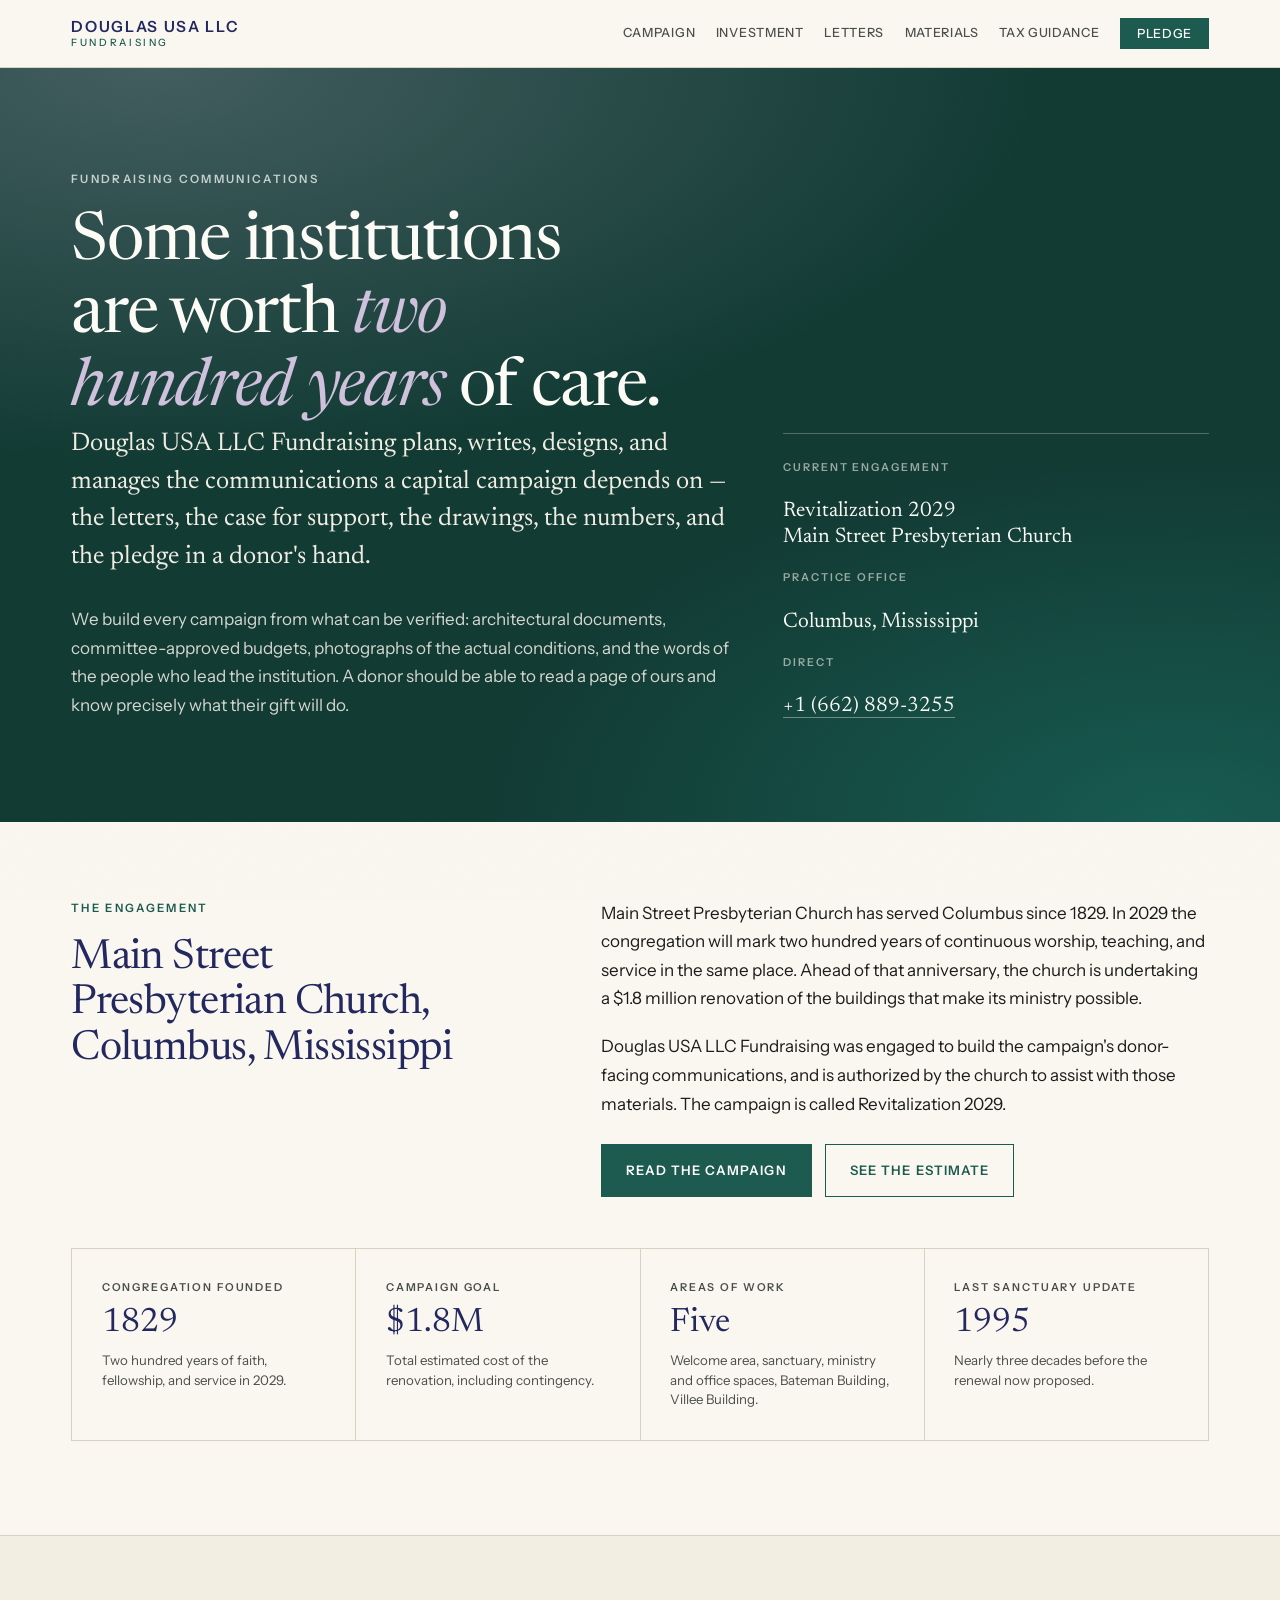
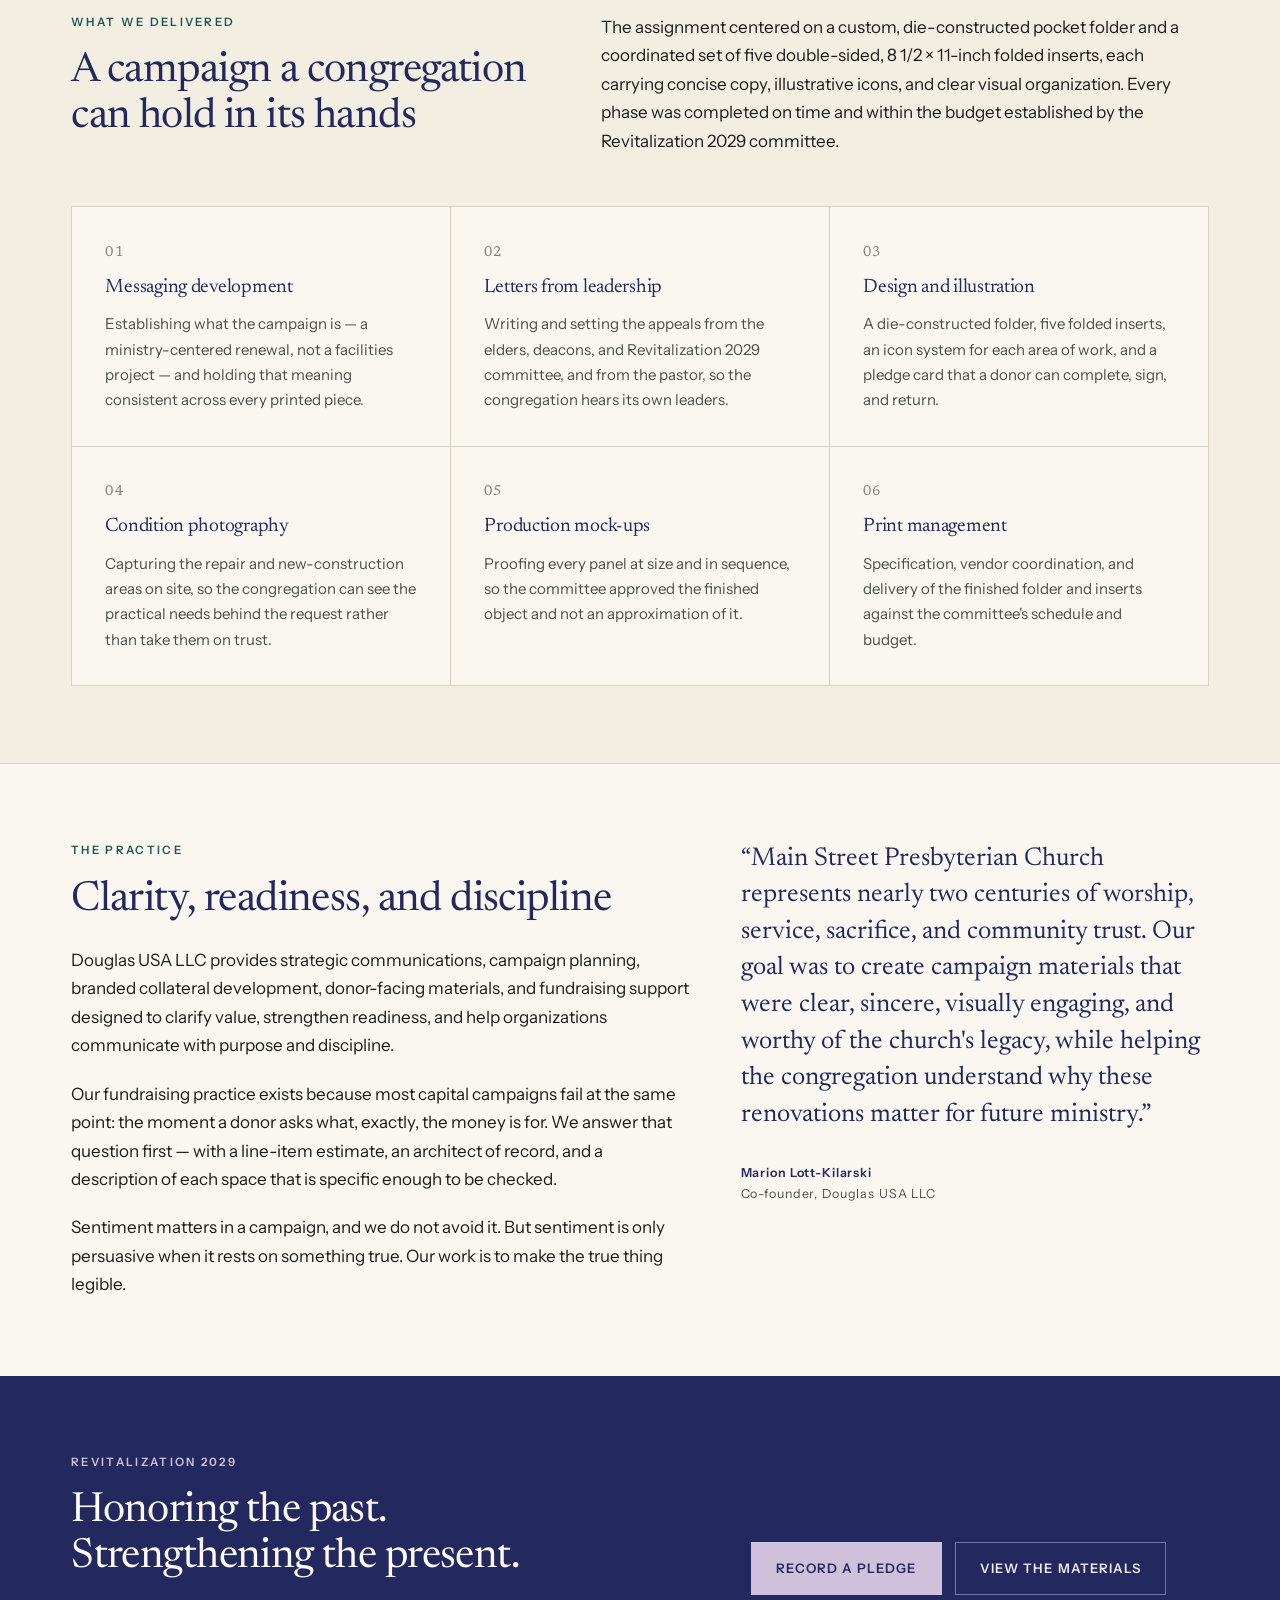
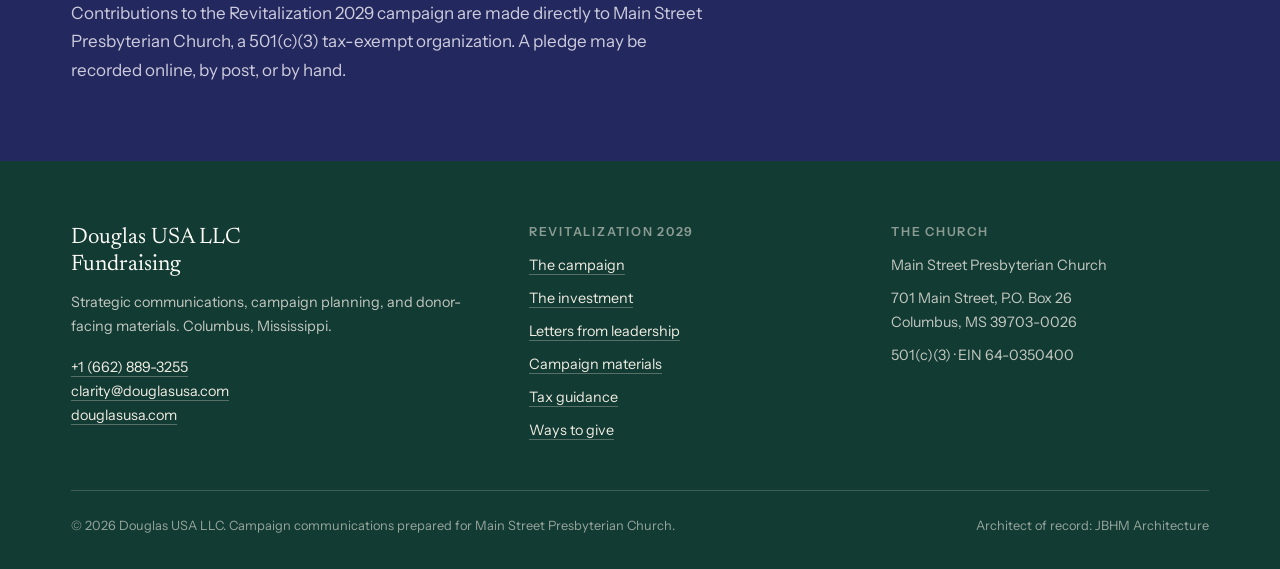
==== index.html @ 1500761f "Add static snapshot of https://mspc-fundraising.netlify.app" ====
<!doctype html>
<html lang="en">
<head>
<meta charset="utf-8">
<meta name="viewport" content="width=device-width, initial-scale=1">
<title>Douglas USA LLC Fundraising — Campaign Communications for Enduring Institutions</title>
<meta name="description" content="Douglas USA LLC Fundraising plans, writes, designs, and manages donor-facing campaign communications. Current engagement: the Revitalization 2029 renovation campaign of Main Street Presbyterian Church, Columbus, Mississippi.">
<link rel="canonical" href="index.html">
<meta property="og:title" content="Douglas USA LLC Fundraising">
<meta property="og:description" content="Campaign communications built on verified facts. Current engagement: Revitalization 2029, Main Street Presbyterian Church, Columbus, Mississippi.">
<meta property="og:type" content="website">
<meta property="og:url" content="https://mspc-fundraising.netlify.app/">
<link rel="preconnect" href="https://fonts.googleapis.com">
<link rel="preconnect" href="https://fonts.gstatic.com" crossorigin>
<link href="https://fonts.googleapis.com/css2?family=Newsreader:ital,opsz,wght@0,6..72,300..600;1,6..72,300..500&family=Instrument+Sans:wght@400;500;600&display=swap" rel="stylesheet">
<link rel="stylesheet" href="assets/css/site.css">
</head>
<body>
<a class="skip" href="index.html#main">Skip to content</a>

<header class="masthead">
  <div class="shell masthead__bar">
    <a class="wordmark" href="index.html" aria-label="Douglas USA LLC Fundraising — home">
      <span class="wordmark__name">Douglas USA LLC</span>
      <span class="wordmark__unit">Fundraising</span>
    </a>
    <nav class="nav" aria-label="Primary">
      <a href="revitalization-2029.html">Campaign</a>
      <a href="investment.html">Investment</a>
      <a href="letters.html">Letters</a>
      <a href="campaign-materials.html">Materials</a>
      <a href="tax-guidance.html">Tax Guidance</a>
      <a class="nav__cta" href="ways-to-give.html">Pledge</a>
    </nav>
  </div>
</header>

<main id="main">

  <section class="hero">
    <div class="shell hero__inner">
      <div class="reveal">
        <span class="eyebrow eyebrow--pale">Fundraising Communications</span>
        <h1>Some institutions are worth <em>two hundred years</em> of care.</h1>
        <p class="lede">Douglas USA LLC Fundraising plans, writes, designs, and manages the communications a capital campaign depends on — the letters, the case for support, the drawings, the numbers, and the pledge in a donor's hand.</p>
        <p>We build every campaign from what can be verified: architectural documents, committee-approved budgets, photographs of the actual conditions, and the words of the people who lead the institution. A donor should be able to read a page of ours and know precisely what their gift will do.</p>
      </div>
      <aside class="hero__aside reveal">
        <dl>
          <dt>Current engagement</dt>
          <dd>Revitalization 2029<br>Main Street Presbyterian Church</dd>
          <dt>Practice office</dt>
          <dd>Columbus, Mississippi</dd>
          <dt>Direct</dt>
          <dd><a href="tel:+16628893255" style="color:inherit;border-bottom:1px solid rgba(244,241,233,.4)">+1 (662) 889-3255</a></dd>
        </dl>
      </aside>
    </div>
  </section>

  <section class="section">
    <div class="shell">
      <div class="section__head">
        <div>
          <span class="eyebrow">The Engagement</span>
          <h2>Main Street Presbyterian Church, Columbus, Mississippi</h2>
        </div>
        <div>
          <p>Main Street Presbyterian Church has served Columbus since 1829. In 2029 the congregation will mark two hundred years of continuous worship, teaching, and service in the same place. Ahead of that anniversary, the church is undertaking a $1.8 million renovation of the buildings that make its ministry possible.</p>
          <p>Douglas USA LLC Fundraising was engaged to build the campaign's donor-facing communications, and is authorized by the church to assist with those materials. The campaign is called Revitalization 2029.</p>
          <div class="actions" style="margin-top:1.6rem">
            <a class="btn" href="revitalization-2029.html">Read the campaign</a>
            <a class="btn btn--ghost" href="investment.html">See the estimate</a>
          </div>
        </div>
      </div>

      <dl class="figures figures--4">
        <div class="figure">
          <dt>Congregation founded</dt>
          <dd>1829<small>Two hundred years of faith, fellowship, and service in 2029.</small></dd>
        </div>
        <div class="figure">
          <dt>Campaign goal</dt>
          <dd>$1.8M<small>Total estimated cost of the renovation, including contingency.</small></dd>
        </div>
        <div class="figure">
          <dt>Areas of work</dt>
          <dd>Five<small>Welcome area, sanctuary, ministry and office spaces, Bateman Building, Villee Building.</small></dd>
        </div>
        <div class="figure">
          <dt>Last sanctuary update</dt>
          <dd>1995<small>Nearly three decades before the renewal now proposed.</small></dd>
        </div>
      </dl>
    </div>
  </section>

  <section class="section section--warm">
    <div class="shell">
      <div class="section__head">
        <div>
          <span class="eyebrow">What We Delivered</span>
          <h2>A campaign a congregation can hold in its hands</h2>
        </div>
        <div>
          <p>The assignment centered on a custom, die-constructed pocket folder and a coordinated set of five double-sided, 8&nbsp;1/2&nbsp;&times;&nbsp;11-inch folded inserts, each carrying concise copy, illustrative icons, and clear visual organization. Every phase was completed on time and within the budget established by the Revitalization 2029 committee.</p>
        </div>
      </div>

      <div class="cards cards--3">
        <div class="card">
          <span class="card__num">01</span>
          <h3>Messaging development</h3>
          <p>Establishing what the campaign is — a ministry-centered renewal, not a facilities project — and holding that meaning consistent across every printed piece.</p>
        </div>
        <div class="card">
          <span class="card__num">02</span>
          <h3>Letters from leadership</h3>
          <p>Writing and setting the appeals from the elders, deacons, and Revitalization 2029 committee, and from the pastor, so the congregation hears its own leaders.</p>
        </div>
        <div class="card">
          <span class="card__num">03</span>
          <h3>Design and illustration</h3>
          <p>A die-constructed folder, five folded inserts, an icon system for each area of work, and a pledge card that a donor can complete, sign, and return.</p>
        </div>
        <div class="card">
          <span class="card__num">04</span>
          <h3>Condition photography</h3>
          <p>Capturing the repair and new-construction areas on site, so the congregation can see the practical needs behind the request rather than take them on trust.</p>
        </div>
        <div class="card">
          <span class="card__num">05</span>
          <h3>Production mock-ups</h3>
          <p>Proofing every panel at size and in sequence, so the committee approved the finished object and not an approximation of it.</p>
        </div>
        <div class="card">
          <span class="card__num">06</span>
          <h3>Print management</h3>
          <p>Specification, vendor coordination, and delivery of the finished folder and inserts against the committee's schedule and budget.</p>
        </div>
      </div>
    </div>
  </section>

  <section class="section">
    <div class="shell split split--wide-first">
      <div>
        <span class="eyebrow">The Practice</span>
        <h2>Clarity, readiness, and discipline</h2>
        <div class="prose" style="margin-top:1.4rem">
          <p>Douglas USA LLC provides strategic communications, campaign planning, branded collateral development, donor-facing materials, and fundraising support designed to clarify value, strengthen readiness, and help organizations communicate with purpose and discipline.</p>
          <p>Our fundraising practice exists because most capital campaigns fail at the same point: the moment a donor asks what, exactly, the money is for. We answer that question first — with a line-item estimate, an architect of record, and a description of each space that is specific enough to be checked.</p>
          <p>Sentiment matters in a campaign, and we do not avoid it. But sentiment is only persuasive when it rests on something true. Our work is to make the true thing legible.</p>
        </div>
      </div>
      <div>
        <blockquote class="pullquote">
          <p>&ldquo;Main Street Presbyterian Church represents nearly two centuries of worship, service, sacrifice, and community trust. Our goal was to create campaign materials that were clear, sincere, visually engaging, and worthy of the church's legacy, while helping the congregation understand why these renovations matter for future ministry.&rdquo;</p>
          <footer><strong>Marion Lott-Kilarski</strong><br>Co-founder, Douglas USA LLC</footer>
        </blockquote>
      </div>
    </div>
  </section>

  <section class="section section--ink">
    <div class="shell cta-band">
      <div>
        <span class="eyebrow">Revitalization 2029</span>
        <h2>Honoring the past. Strengthening the present.</h2>
        <p style="margin-top:1.1rem">Contributions to the Revitalization 2029 campaign are made directly to Main Street Presbyterian Church, a 501(c)(3) tax-exempt organization. A pledge may be recorded online, by post, or by hand.</p>
      </div>
      <div class="actions">
        <a class="btn btn--onink" href="ways-to-give.html">Record a pledge</a>
        <a class="btn btn--onink" href="campaign-materials.html" style="background:transparent;border-color:rgba(238,236,244,.4);color:#eeecf4">View the materials</a>
      </div>
    </div>
  </section>

</main>

<footer class="footer">
  <div class="shell">
    <div class="footer__grid">
      <div>
        <p class="footer__mark">Douglas USA LLC<br>Fundraising</p>
        <p>Strategic communications, campaign planning, and donor-facing materials. Columbus, Mississippi.</p>
        <p style="margin-top:1rem">
          <a href="tel:+16628893255">+1 (662) 889-3255</a><br>
          <a href="mailto:clarity@douglasusa.com">clarity@douglasusa.com</a><br>
          <a href="https://douglasusa.com" rel="noopener">douglasusa.com</a>
        </p>
      </div>
      <div>
        <h4>Revitalization 2029</h4>
        <ul>
          <li><a href="revitalization-2029.html">The campaign</a></li>
          <li><a href="investment.html">The investment</a></li>
          <li><a href="letters.html">Letters from leadership</a></li>
          <li><a href="campaign-materials.html">Campaign materials</a></li>
          <li><a href="tax-guidance.html">Tax guidance</a></li>
          <li><a href="ways-to-give.html">Ways to give</a></li>
        </ul>
      </div>
      <div>
        <h4>The Church</h4>
        <ul>
          <li>Main Street Presbyterian Church</li>
          <li>701 Main Street, P.O. Box 26<br>Columbus, MS 39703-0026</li>
          <li>501(c)(3) &middot; EIN 64-0350400</li>
        </ul>
      </div>
    </div>
    <div class="footer__base">
      <span>&copy; 2026 Douglas USA LLC. Campaign communications prepared for Main Street Presbyterian Church.</span>
      <span>Architect of record: JBHM Architecture</span>
    </div>
  </div>
</footer>

</body>
</html>
---- assets/css/site.css ----
/* ==========================================================================
   DOUGLAS USA LLC FUNDRAISING
   Design system — editorial / heritage institutional
   Palette derived from the printed "Revitalization 2029" campaign collateral.
   ========================================================================== */

:root {
  /* Paper & ink */
  --paper:        #faf7f0;
  --paper-warm:   #f3eee2;
  --paper-deep:   #ebe4d5;
  --ink:          #1b1d1a;
  --ink-soft:     #4b4f4a;
  --ink-faint:    #7c7f79;
  --rule:         #d8d1c0;
  --rule-strong:  #b9b2a0;

  /* Campaign colours */
  --green:        #1d5b51;
  --green-deep:   #123b34;
  --navy:         #23285f;
  --lavender:     #cfc0dc;
  --lavender-pale:#ece5f1;

  /* Ministry-area coding (from the five printed inserts) */
  --area-welcome: #2e93b3;
  --area-worship: #14766c;
  --area-ministry:#3f7f96;
  --area-fellow:  #1d7b6e;
  --area-education:#d4820f;

  /* Type */
  --display: "Newsreader", "Iowan Old Style", Georgia, serif;
  --body: "Instrument Sans", "Helvetica Neue", Helvetica, sans-serif;

  /* Metrics */
  --measure: 66ch;
  --page: 1240px;
  --gutter: clamp(1.25rem, 4vw, 3.5rem);
}

/* --------------------------------------------------------------- reset --- */

*, *::before, *::after { box-sizing: border-box; }

html { -webkit-text-size-adjust: 100%; scroll-behavior: smooth; }

body {
  margin: 0;
  background: var(--paper);
  color: var(--ink);
  font-family: var(--body);
  font-size: clamp(1rem, 0.96rem + 0.2vw, 1.0625rem);
  line-height: 1.68;
  font-feature-settings: "kern" 1, "liga" 1;
  -webkit-font-smoothing: antialiased;
}

/* Paper grain — fixed, non-interactive, never on a scrolling container. */
body::before {
  content: "";
  position: fixed;
  inset: 0;
  z-index: 0;
  pointer-events: none;
  opacity: 0.032;
  background-image: url("data:image/svg+xml,%3Csvg xmlns='http://www.w3.org/2000/svg' width='180' height='180'%3E%3Cfilter id='n'%3E%3CfeTurbulence type='fractalNoise' baseFrequency='0.82' numOctaves='3'/%3E%3C/filter%3E%3Crect width='180' height='180' filter='url(%23n)'/%3E%3C/svg%3E");
}

img { max-width: 100%; height: auto; display: block; }

a { color: var(--green); text-decoration: none; }
a:hover { color: var(--green-deep); }

::selection { background: var(--lavender); color: var(--ink); }

:focus-visible {
  outline: 2px solid var(--navy);
  outline-offset: 3px;
  border-radius: 2px;
}

/* --------------------------------------------------------------- layout --- */

.shell {
  position: relative;
  z-index: 1;
  max-width: var(--page);
  margin: 0 auto;
  padding-inline: var(--gutter);
}

.skip {
  position: absolute;
  left: -9999px;
  top: 0;
  background: var(--navy);
  color: #fff;
  padding: 0.75rem 1.25rem;
  z-index: 99;
}
.skip:focus { left: 1rem; top: 1rem; color: #fff; }

/* ----------------------------------------------------------- typography --- */

h1, h2, h3, h4 {
  font-family: var(--display);
  font-weight: 400;
  color: var(--navy);
  letter-spacing: -0.014em;
  line-height: 1.1;
  margin: 0;
  text-wrap: balance;
}

h1 { font-size: clamp(2.35rem, 1.5rem + 3.6vw, 4.15rem); }
h2 { font-size: clamp(1.7rem, 1.3rem + 1.7vw, 2.6rem); }
h3 { font-size: clamp(1.2rem, 1.08rem + 0.5vw, 1.45rem); line-height: 1.24; }
h4 {
  font-family: var(--body);
  font-size: 0.78rem;
  font-weight: 600;
  letter-spacing: 0.14em;
  text-transform: uppercase;
  color: var(--ink-soft);
}

p { margin: 0 0 1.15em; max-width: var(--measure); }
p:last-child { margin-bottom: 0; }

.lede {
  font-family: var(--display);
  font-size: clamp(1.2rem, 1.05rem + 0.72vw, 1.6rem);
  line-height: 1.46;
  color: var(--ink);
  max-width: 60ch;
}

.eyebrow {
  display: block;
  font-size: 0.72rem;
  font-weight: 600;
  letter-spacing: 0.2em;
  text-transform: uppercase;
  color: var(--green);
  margin-bottom: 1.1rem;
}
.eyebrow--pale { color: rgba(255, 255, 255, 0.72); }

.subhead {
  font-family: var(--display);
  font-size: 1.28rem;
  line-height: 1.34;
  color: var(--navy);
  max-width: 46ch;
  margin: 0 0 1rem;
}

.small { font-size: 0.86rem; line-height: 1.6; color: var(--ink-soft); }
.small a { border-bottom: 1px solid var(--rule-strong); }

.prose > * + h3 { margin-top: 2.1rem; }
.prose > h3 + p { margin-top: 0.7rem; }
.prose > * + h4 { margin-top: 2rem; margin-bottom: 0.6rem; }

/* ---------------------------------------------------------------- rules --- */

.rule {
  border: 0;
  border-top: 1px solid var(--rule);
  margin: 0;
}

.rule--heavy { border-top: 2px solid var(--navy); }

/* ------------------------------------------------------------- masthead --- */

.masthead {
  position: relative;
  z-index: 3;
  background: var(--paper);
  border-bottom: 1px solid var(--rule);
}

.masthead__bar {
  display: flex;
  align-items: center;
  justify-content: space-between;
  gap: 1.5rem;
  padding-block: 1.1rem;
}

.wordmark {
  display: inline-flex;
  flex-direction: column;
  gap: 0.18rem;
  color: var(--navy);
  line-height: 1;
}
.wordmark__name {
  font-family: var(--body);
  font-size: 0.96rem;
  font-weight: 600;
  letter-spacing: 0.11em;
  text-transform: uppercase;
}
.wordmark__unit {
  font-family: var(--body);
  font-size: 0.63rem;
  font-weight: 500;
  letter-spacing: 0.26em;
  text-transform: uppercase;
  color: var(--green);
}

.nav {
  display: flex;
  align-items: center;
  gap: clamp(0.85rem, 1.6vw, 1.75rem);
  flex-wrap: wrap;
}
.nav a {
  font-size: 0.79rem;
  font-weight: 500;
  letter-spacing: 0.055em;
  text-transform: uppercase;
  color: var(--ink-soft);
  padding-block: 0.3rem;
  border-bottom: 1px solid transparent;
  transition: color 0.18s ease, border-color 0.18s ease;
}
.nav a:hover { color: var(--navy); border-bottom-color: var(--rule-strong); }
.nav a[aria-current="page"] { color: var(--navy); border-bottom-color: var(--green); }

.nav__cta {
  font-size: 0.79rem;
  font-weight: 600;
  letter-spacing: 0.06em;
  text-transform: uppercase;
  color: #fff !important;
  background: var(--green);
  padding: 0.55rem 1.05rem;
  border-bottom: 0 !important;
  transition: background 0.18s ease;
}
.nav__cta:hover { background: var(--green-deep); }

/* ---------------------------------------------------------------- hero --- */

.hero {
  position: relative;
  overflow: hidden;
  background: var(--green-deep);
  color: #f4f1e9;
}

.hero::after {
  content: "";
  position: absolute;
  inset: 0;
  background:
    radial-gradient(120% 90% at 12% 0%, rgba(207, 192, 220, 0.26), transparent 58%),
    radial-gradient(90% 80% at 92% 100%, rgba(29, 123, 110, 0.5), transparent 60%);
  pointer-events: none;
}

.hero__inner {
  position: relative;
  z-index: 2;
  display: grid;
  gap: clamp(2rem, 4vw, 4.5rem);
  grid-template-columns: 1fr;
  padding-block: clamp(3.4rem, 8vw, 7rem);
}

@media (min-width: 62rem) {
  .hero__inner { grid-template-columns: minmax(0, 1.55fr) minmax(0, 1fr); align-items: end; }
}

.hero h1 { color: #fdfbf6; letter-spacing: -0.02em; }
.hero h1 em {
  font-style: italic;
  color: var(--lavender);
}
.hero p { color: rgba(244, 241, 233, 0.86); }
.hero .lede { color: #f0ece2; }

.hero__aside {
  border-top: 1px solid rgba(244, 241, 233, 0.28);
  padding-top: 1.5rem;
}
.hero__aside dl { margin: 0; display: grid; gap: 1.15rem; }
.hero__aside dt {
  font-size: 0.68rem;
  font-weight: 600;
  letter-spacing: 0.18em;
  text-transform: uppercase;
  color: rgba(244, 241, 233, 0.6);
  margin-bottom: 0.22rem;
}
.hero__aside dd {
  margin: 0;
  font-family: var(--display);
  font-size: 1.32rem;
  line-height: 1.24;
  color: #fdfbf6;
}

/* Page header (interior pages) */

.pagehead {
  padding-block: clamp(2.6rem, 5vw, 4.6rem) clamp(1.8rem, 3vw, 2.8rem);
  border-bottom: 1px solid var(--rule);
}
.pagehead__grid { display: grid; gap: clamp(1.2rem, 3vw, 3rem); }
@media (min-width: 62rem) {
  .pagehead__grid { grid-template-columns: minmax(0, 1.35fr) minmax(0, 1fr); align-items: end; }
}
.pagehead h1 { font-size: clamp(2.1rem, 1.5rem + 2.6vw, 3.35rem); }

/* -------------------------------------------------------------- section --- */

.section { padding-block: clamp(2.8rem, 6vw, 5.4rem); }
.section--tight { padding-block: clamp(2rem, 4vw, 3.4rem); }
.section--warm { background: var(--paper-warm); border-block: 1px solid var(--rule); }
.section--ink {
  background: var(--navy);
  color: #eeecf4;
}
.section--ink h2, .section--ink h3 { color: #fdfbf6; }
.section--ink p { color: rgba(238, 236, 244, 0.84); }
.section--ink .eyebrow { color: var(--lavender); }

.section__head {
  display: grid;
  gap: clamp(1rem, 2.5vw, 2.5rem);
  margin-bottom: clamp(2rem, 4vw, 3.2rem);
}
@media (min-width: 56rem) {
  .section__head { grid-template-columns: minmax(0, 0.9fr) minmax(0, 1.1fr); align-items: start; }
  .section__head--single { grid-template-columns: minmax(0, 1fr); }
}

/* ------------------------------------------------------------- editorial --- */

/* Asymmetric two-column narrative block */
.split {
  display: grid;
  gap: clamp(1.5rem, 4vw, 3.75rem);
}
@media (min-width: 56rem) {
  .split { grid-template-columns: minmax(0, 1fr) minmax(0, 1.32fr); }
  .split--even { grid-template-columns: repeat(2, minmax(0, 1fr)); }
  .split--wide-first { grid-template-columns: minmax(0, 1.32fr) minmax(0, 1fr); }
}

.stack { display: grid; gap: clamp(1.4rem, 3vw, 2.4rem); }

/* Numbered / lettered ministry-area entries */
.areas { display: grid; gap: 0; border-top: 1px solid var(--rule); }

.area {
  display: grid;
  gap: 0.55rem 2rem;
  padding-block: clamp(1.6rem, 3vw, 2.4rem);
  border-bottom: 1px solid var(--rule);
}
@media (min-width: 52rem) {
  .area { grid-template-columns: 5.5rem minmax(0, 1fr) minmax(0, 1.5fr); align-items: start; }
}

.area__index {
  font-family: var(--display);
  font-size: 1.5rem;
  color: var(--ink-faint);
  line-height: 1;
  padding-top: 0.2rem;
}
.area__title { color: var(--navy); }
.area__title span {
  display: block;
  font-family: var(--body);
  font-size: 0.7rem;
  font-weight: 600;
  letter-spacing: 0.16em;
  text-transform: uppercase;
  margin-top: 0.55rem;
  color: var(--green);
}
.area__body p { max-width: 58ch; }
.area__body p + p { margin-top: 0.9em; }

.area[data-accent="welcome"]  .area__title span { color: var(--area-welcome); }
.area[data-accent="worship"]  .area__title span { color: var(--area-worship); }
.area[data-accent="ministry"] .area__title span { color: var(--area-ministry); }
.area[data-accent="fellow"]   .area__title span { color: var(--area-fellow); }
.area[data-accent="education"].area__title span,
.area[data-accent="education"] .area__title span { color: var(--area-education); }

/* ---------------------------------------------------------------- cards --- */

.cards { display: grid; gap: 1px; background: var(--rule); border: 1px solid var(--rule); }
@media (min-width: 46rem) { .cards--2 { grid-template-columns: repeat(2, 1fr); } }
@media (min-width: 62rem) { .cards--3 { grid-template-columns: repeat(3, 1fr); } }

.card {
  background: var(--paper);
  padding: clamp(1.4rem, 2.6vw, 2.1rem);
  display: flex;
  flex-direction: column;
  gap: 0.7rem;
}
.card h3 { font-size: 1.22rem; }
.card p { font-size: 0.94rem; color: var(--ink-soft); max-width: 46ch; }
.card__num {
  font-family: var(--display);
  font-size: 0.9rem;
  letter-spacing: 0.08em;
  color: var(--ink-faint);
}

/* Quote / scripture */

.verse {
  margin: 0;
  padding: clamp(1.5rem, 3vw, 2.2rem) 0 0;
  border-top: 2px solid var(--navy);
  max-width: 44ch;
}
.verse p {
  font-family: var(--display);
  font-style: italic;
  font-size: clamp(1.15rem, 1rem + 0.6vw, 1.5rem);
  line-height: 1.42;
  color: var(--navy);
  margin-bottom: 0.8rem;
}
.verse footer {
  font-size: 0.74rem;
  font-weight: 600;
  letter-spacing: 0.16em;
  text-transform: uppercase;
  color: var(--ink-faint);
}
.section--ink .verse { border-top-color: var(--lavender); }
.section--ink .verse p { color: #fdfbf6; }
.section--ink .verse footer { color: rgba(238, 236, 244, 0.62); }

.pullquote {
  margin: 0;
  max-width: 52ch;
}
.pullquote p {
  font-family: var(--display);
  font-size: clamp(1.22rem, 1.05rem + 0.7vw, 1.62rem);
  line-height: 1.42;
  color: var(--navy);
}
.pullquote footer {
  margin-top: 1rem;
  font-size: 0.78rem;
  letter-spacing: 0.07em;
  color: var(--ink-soft);
}
.pullquote footer strong { color: var(--navy); font-weight: 600; }

/* ---------------------------------------------------------------- table --- */

.ledger { width: 100%; border-collapse: collapse; font-size: 0.98rem; }
.ledger caption {
  text-align: left;
  font-size: 0.72rem;
  font-weight: 600;
  letter-spacing: 0.18em;
  text-transform: uppercase;
  color: var(--ink-soft);
  padding-bottom: 1rem;
}
.ledger th, .ledger td { text-align: left; padding: 0.95rem 0.75rem; vertical-align: baseline; }
.ledger th:first-child, .ledger td:first-child { padding-left: 0; }
.ledger th:last-child, .ledger td:last-child { padding-right: 0; text-align: right; }
.ledger thead th {
  font-family: var(--body);
  font-size: 0.7rem;
  font-weight: 600;
  letter-spacing: 0.15em;
  text-transform: uppercase;
  color: var(--ink-soft);
  border-bottom: 1px solid var(--rule-strong);
}
.ledger tbody tr { border-bottom: 1px solid var(--rule); }
.ledger tbody th { font-family: var(--body); font-size: 1rem; font-weight: 600; color: var(--navy); }
.ledger tbody th small {
  display: block;
  font-weight: 400;
  font-size: 0.83rem;
  color: var(--ink-soft);
  margin-top: 0.22rem;
  max-width: 44ch;
}
.ledger .amount {
  font-family: var(--display);
  font-size: 1.16rem;
  color: var(--ink);
  white-space: nowrap;
  font-variant-numeric: tabular-nums;
}
.ledger tfoot th, .ledger tfoot td {
  border-top: 2px solid var(--navy);
  padding-top: 1.15rem;
  font-weight: 600;
  color: var(--navy);
}
.ledger tfoot .amount { font-size: 1.5rem; color: var(--navy); }

.ledger-wrap { overflow-x: auto; }

/* Proportion bar */
.bar {
  height: 5px;
  background: var(--paper-deep);
  margin-top: 0.6rem;
  overflow: hidden;
}
.bar span { display: block; height: 100%; background: var(--green); }

/* ----------------------------------------------------------------- data --- */

.figures { display: grid; gap: 1px; background: var(--rule); border: 1px solid var(--rule); }
@media (min-width: 40rem) { .figures { grid-template-columns: repeat(2, 1fr); } }
@media (min-width: 66rem) { .figures--4 { grid-template-columns: repeat(4, 1fr); } }

.figure { background: var(--paper); padding: clamp(1.25rem, 2.4vw, 1.85rem); }
.figure dt {
  font-size: 0.68rem;
  font-weight: 600;
  letter-spacing: 0.17em;
  text-transform: uppercase;
  color: var(--ink-soft);
  margin-bottom: 0.6rem;
}
.figure dd {
  margin: 0;
  font-family: var(--display);
  font-size: clamp(1.6rem, 1.3rem + 1vw, 2.15rem);
  line-height: 1.06;
  color: var(--navy);
  font-variant-numeric: tabular-nums;
}
.figure dd small {
  display: block;
  font-family: var(--body);
  font-size: 0.83rem;
  line-height: 1.5;
  font-variant-numeric: normal;
  color: var(--ink-soft);
  margin-top: 0.55rem;
  font-weight: 400;
}

/* --------------------------------------------------------------- lists --- */

.marks { list-style: none; margin: 0; padding: 0; display: grid; gap: 0.72rem; max-width: 58ch; }
.marks li { position: relative; padding-left: 1.6rem; font-size: 0.96rem; }
.marks li::before {
  content: "";
  position: absolute;
  left: 0;
  top: 0.62em;
  width: 0.62rem;
  height: 1px;
  background: var(--rule-strong);
}
.section--ink .marks li::before { background: var(--lavender); }

.scope { list-style: none; margin: 0; padding: 0; display: flex; flex-wrap: wrap; gap: 0.5rem; }
.scope li {
  font-size: 0.81rem;
  letter-spacing: 0.03em;
  padding: 0.38rem 0.72rem;
  background: var(--paper-warm);
  border: 1px solid var(--rule);
  color: var(--ink-soft);
}
.section--warm .scope li { background: var(--paper); }

/* -------------------------------------------------------------- gallery --- */

.plates { display: grid; gap: clamp(1.5rem, 3vw, 2.5rem); }
@media (min-width: 44rem) { .plates--panels { grid-template-columns: repeat(2, 1fr); } }
@media (min-width: 68rem) { .plates--panels { grid-template-columns: repeat(4, 1fr); } }
@media (min-width: 56rem) { .plates--spreads { grid-template-columns: repeat(2, 1fr); } }

.plate { margin: 0; }
.plate img {
  width: 100%;
  border: 1px solid var(--rule);
  background: #fff;
  box-shadow: 0 1px 2px rgba(27, 29, 26, 0.06), 0 12px 28px -18px rgba(27, 29, 26, 0.34);
}
.plate figcaption {
  margin-top: 0.85rem;
  font-size: 0.79rem;
  line-height: 1.5;
  color: var(--ink-soft);
}
.plate figcaption strong {
  display: block;
  color: var(--navy);
  font-weight: 600;
  letter-spacing: 0.02em;
}

/* -------------------------------------------------------------- buttons --- */

.btn {
  display: inline-flex;
  align-items: center;
  gap: 0.6rem;
  font-family: var(--body);
  font-size: 0.82rem;
  font-weight: 600;
  letter-spacing: 0.08em;
  text-transform: uppercase;
  padding: 0.9rem 1.5rem;
  border: 1px solid var(--green);
  background: var(--green);
  color: #fff;
  cursor: pointer;
  transition: background 0.18s ease, border-color 0.18s ease, color 0.18s ease, transform 0.18s ease;
}
.btn:hover { background: var(--green-deep); border-color: var(--green-deep); color: #fff; transform: translateY(-1px); }
.btn:active { transform: translateY(0); }

.btn--ghost { background: transparent; color: var(--green); }
.btn--ghost:hover { background: var(--green); color: #fff; }

.btn--onink { background: var(--lavender); border-color: var(--lavender); color: var(--navy); }
.btn--onink:hover { background: #fff; border-color: #fff; color: var(--navy); }

.btn[disabled] { opacity: 0.55; cursor: not-allowed; transform: none; }

.actions { display: flex; flex-wrap: wrap; gap: 0.85rem; align-items: center; }

/* ---------------------------------------------------------------- forms --- */

.form { max-width: 46rem; }

.fieldset {
  border: 0;
  margin: 0;
  padding: 0 0 clamp(1.8rem, 3vw, 2.6rem);
}
.fieldset + .fieldset { border-top: 1px solid var(--rule); padding-top: clamp(1.8rem, 3vw, 2.6rem); }

.fieldset > legend {
  font-family: var(--body);
  font-size: 0.72rem;
  font-weight: 600;
  letter-spacing: 0.18em;
  text-transform: uppercase;
  color: var(--green);
  padding: 0;
  margin-bottom: 0.35rem;
}
.fieldset__note { font-size: 0.89rem; color: var(--ink-soft); margin: 0 0 1.4rem; max-width: 56ch; }

.grid-fields { display: grid; gap: 1.1rem; }
@media (min-width: 40rem) { .grid-fields--2 { grid-template-columns: repeat(2, 1fr); } }

.field { display: grid; gap: 0.4rem; }
.field > label {
  font-size: 0.78rem;
  font-weight: 600;
  letter-spacing: 0.07em;
  text-transform: uppercase;
  color: var(--ink-soft);
}
.field__hint { font-size: 0.82rem; color: var(--ink-faint); }

.field input[type="text"],
.field input[type="email"],
.field input[type="tel"],
.field input[type="number"],
.field select,
.field textarea {
  font-family: var(--body);
  font-size: 1rem;
  color: var(--ink);
  background: #fff;
  border: 1px solid var(--rule-strong);
  border-radius: 0;
  padding: 0.72rem 0.85rem;
  width: 100%;
  transition: border-color 0.16s ease, box-shadow 0.16s ease;
}
.field textarea { min-height: 7.5rem; resize: vertical; line-height: 1.6; }

.field input:focus, .field select:focus, .field textarea:focus {
  outline: 0;
  border-color: var(--green);
  box-shadow: 0 0 0 3px rgba(29, 91, 81, 0.14);
}

.field input[aria-invalid="true"], .field select[aria-invalid="true"] {
  border-color: #9a3a2c;
  box-shadow: 0 0 0 3px rgba(154, 58, 44, 0.12);
}

.field__error {
  font-size: 0.82rem;
  color: #8f3527;
  min-height: 0;
}

.money { position: relative; }
.money input { padding-left: 1.9rem; }
.money::before {
  content: "$";
  position: absolute;
  left: 0.85rem;
  top: 50%;
  transform: translateY(-50%);
  color: var(--ink-faint);
  font-size: 1rem;
  pointer-events: none;
  z-index: 1;
}

/* Check / radio */
.choices { display: grid; gap: 0.9rem; }
.choice {
  display: grid;
  grid-template-columns: 1.15rem 1fr;
  gap: 0.8rem;
  align-items: start;
  font-size: 0.95rem;
  line-height: 1.56;
  cursor: pointer;
}
.choice input { margin: 0.3rem 0 0; width: 1.15rem; height: 1.15rem; accent-color: var(--green); cursor: pointer; }
.choice span strong { display: block; color: var(--navy); font-weight: 600; }
.choice span em { font-style: normal; color: var(--ink-soft); font-size: 0.89rem; }

.conditional { margin-top: 1.15rem; padding-left: 1.95rem; border-left: 1px solid var(--rule); }
.conditional[hidden] { display: none; }

.form__foot {
  border-top: 2px solid var(--navy);
  padding-top: 1.6rem;
  display: grid;
  gap: 1.2rem;
}

.form__status {
  font-size: 0.92rem;
  padding: 0.9rem 1.1rem;
  border: 1px solid var(--rule-strong);
  background: var(--paper-warm);
  color: var(--ink);
}
.form__status[hidden] { display: none; }
.form__status[data-state="error"] { border-color: #9a3a2c; background: #fbf1ef; color: #7c2e22; }

.honey { position: absolute; left: -9999px; }

/* Running total */
.tally {
  background: var(--navy);
  color: #fdfbf6;
  padding: 1.15rem 1.35rem;
  display: flex;
  align-items: baseline;
  justify-content: space-between;
  gap: 1rem;
  flex-wrap: wrap;
}
.tally dt {
  font-size: 0.7rem;
  font-weight: 600;
  letter-spacing: 0.17em;
  text-transform: uppercase;
  color: var(--lavender);
}
.tally dd {
  margin: 0;
  font-family: var(--display);
  font-size: 1.85rem;
  line-height: 1;
  font-variant-numeric: tabular-nums;
}

/* --------------------------------------------------------------- footer --- */

.footer {
  position: relative;
  z-index: 1;
  background: var(--green-deep);
  color: rgba(240, 236, 226, 0.8);
  padding-block: clamp(2.6rem, 5vw, 4rem) 2rem;
  font-size: 0.9rem;
}
.footer h4 { color: rgba(240, 236, 226, 0.55); margin-bottom: 0.9rem; }
.footer a { color: #f0ece2; border-bottom: 1px solid rgba(240, 236, 226, 0.3); }
.footer a:hover { color: #fff; border-bottom-color: #fff; }
.footer__grid { display: grid; gap: clamp(1.8rem, 3.5vw, 3rem); }
@media (min-width: 48rem) { .footer__grid { grid-template-columns: minmax(0, 1.3fr) repeat(2, minmax(0, 1fr)); } }
.footer ul { list-style: none; margin: 0; padding: 0; display: grid; gap: 0.55rem; }
.footer__mark {
  font-family: var(--display);
  font-size: 1.4rem;
  color: #fdfbf6;
  line-height: 1.2;
  margin-bottom: 0.7rem;
}
.footer__base {
  margin-top: clamp(2rem, 4vw, 3rem);
  padding-top: 1.5rem;
  border-top: 1px solid rgba(240, 236, 226, 0.2);
  display: flex;
  flex-wrap: wrap;
  gap: 0.8rem 2rem;
  justify-content: space-between;
  font-size: 0.8rem;
  color: rgba(240, 236, 226, 0.6);
}

/* ------------------------------------------------------------ utilities --- */

.anniversary { max-width: 210px; mix-blend-mode: multiply; }
.anniversary--pale { max-width: 180px; }

.cta-band {
  display: grid;
  gap: clamp(1.4rem, 3vw, 2.5rem);
  align-items: center;
}
@media (min-width: 56rem) {
  .cta-band { grid-template-columns: minmax(0, 1.4fr) minmax(0, 1fr); }
}

.callout {
  border-left: 2px solid var(--green);
  padding: 0.35rem 0 0.35rem 1.4rem;
  max-width: 58ch;
}
.callout p { font-size: 0.95rem; color: var(--ink-soft); }
.section--ink .callout { border-left-color: var(--lavender); }

.disclosure {
  background: var(--paper-warm);
  border: 1px solid var(--rule);
  padding: clamp(1.25rem, 2.4vw, 1.85rem);
  max-width: 68ch;
}
.disclosure h4 { margin-bottom: 0.7rem; }
.disclosure p { font-size: 0.89rem; color: var(--ink-soft); }

/* Staggered page-load reveal (respects reduced motion) */
@media (prefers-reduced-motion: no-preference) {
  .reveal { opacity: 0; transform: translateY(12px); animation: rise 0.66s cubic-bezier(0.22, 0.68, 0.3, 1) forwards; }
  .reveal:nth-child(2) { animation-delay: 0.08s; }
  .reveal:nth-child(3) { animation-delay: 0.16s; }
  .reveal:nth-child(4) { animation-delay: 0.24s; }
}
@keyframes rise { to { opacity: 1; transform: none; } }

@media print {
  body::before, .masthead, .footer, .nav { display: none; }
  body { background: #fff; }
  .hero, .section--ink { background: #fff !important; color: #000 !important; }
  .hero h1, .section--ink h2 { color: #000 !important; }
}
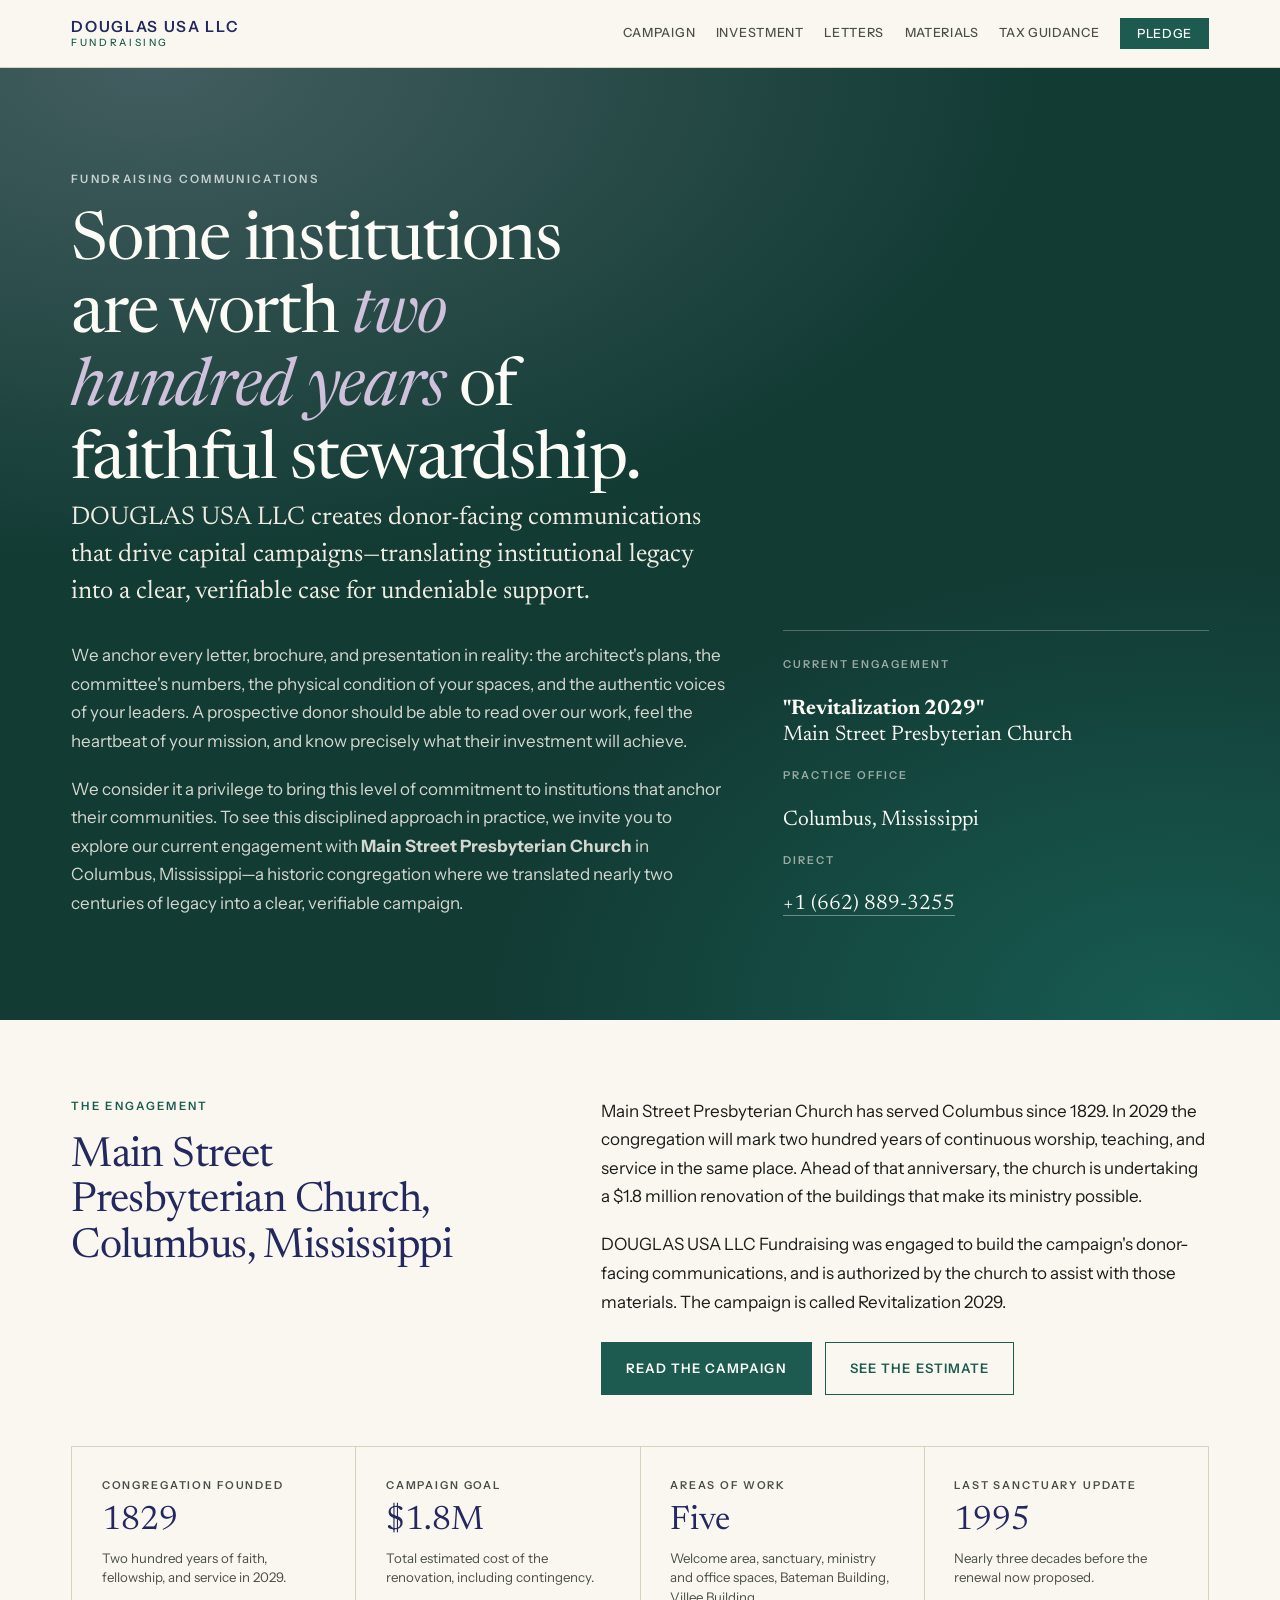
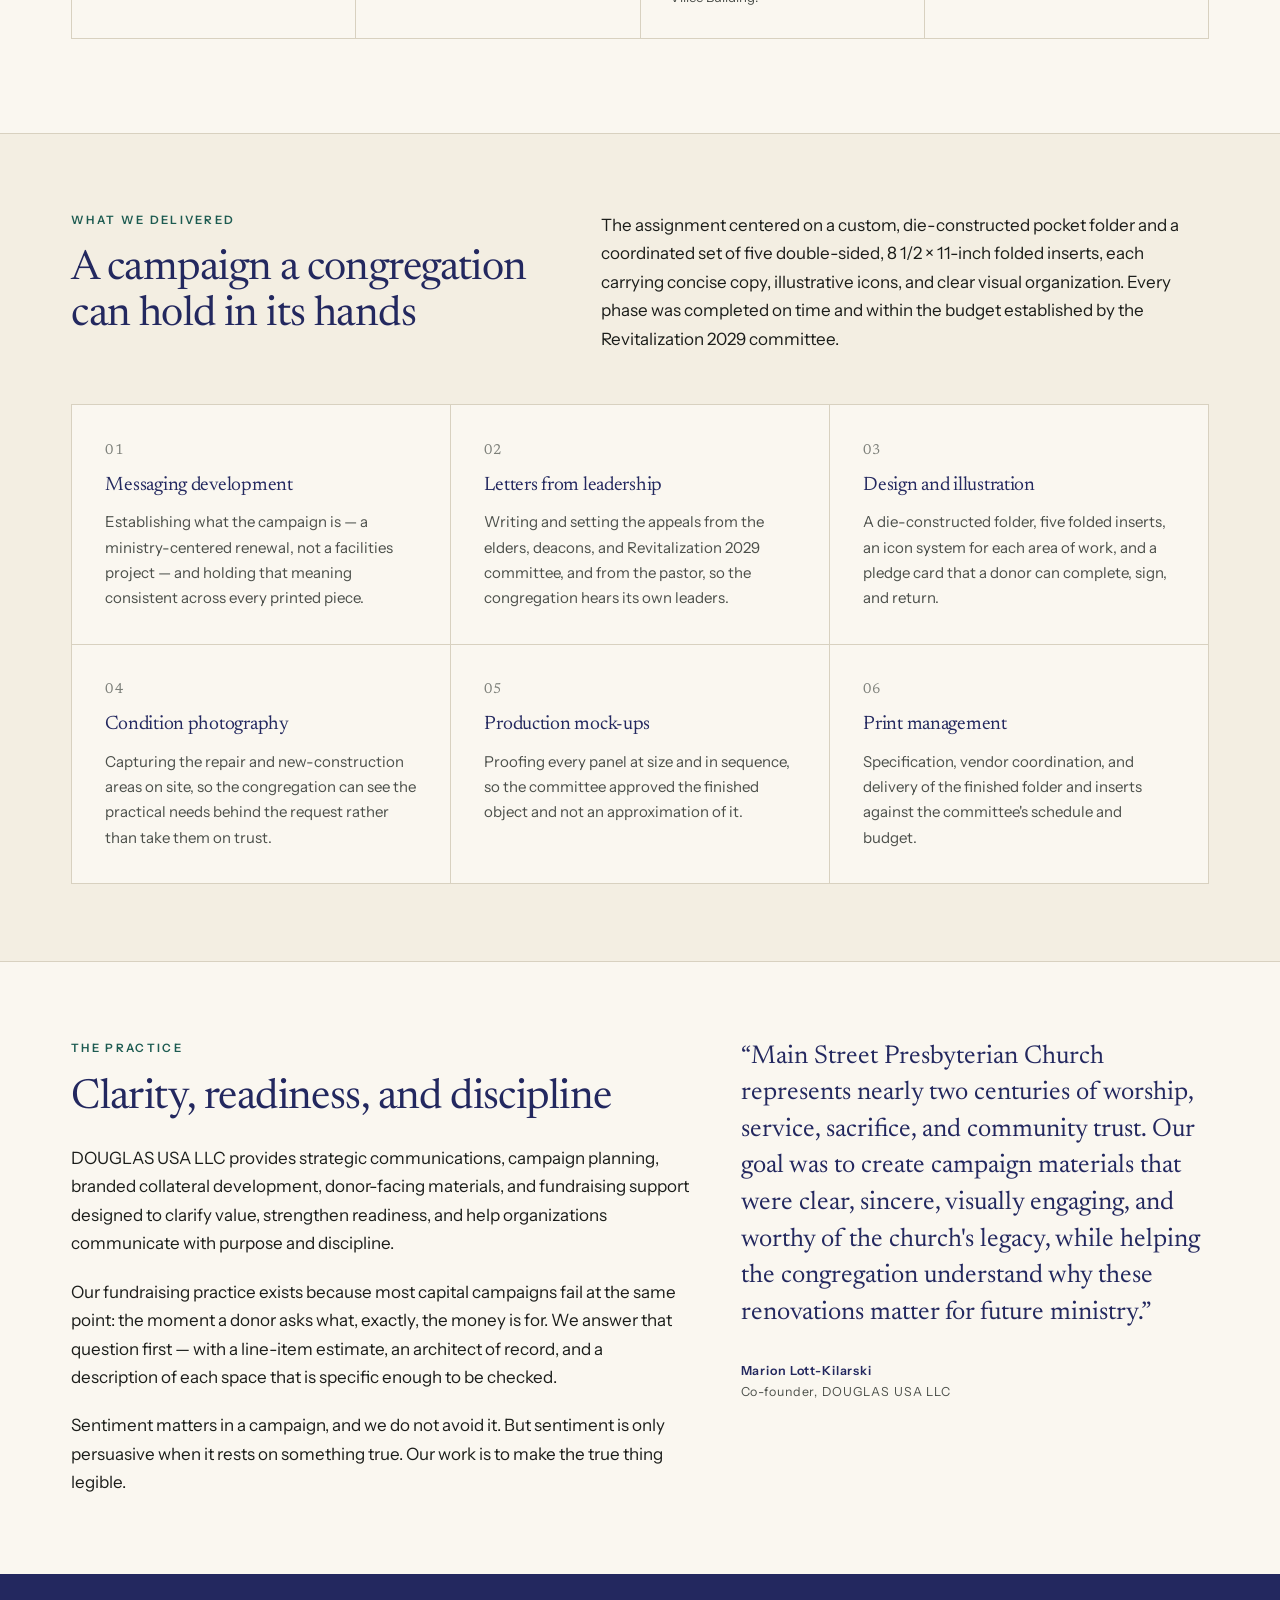
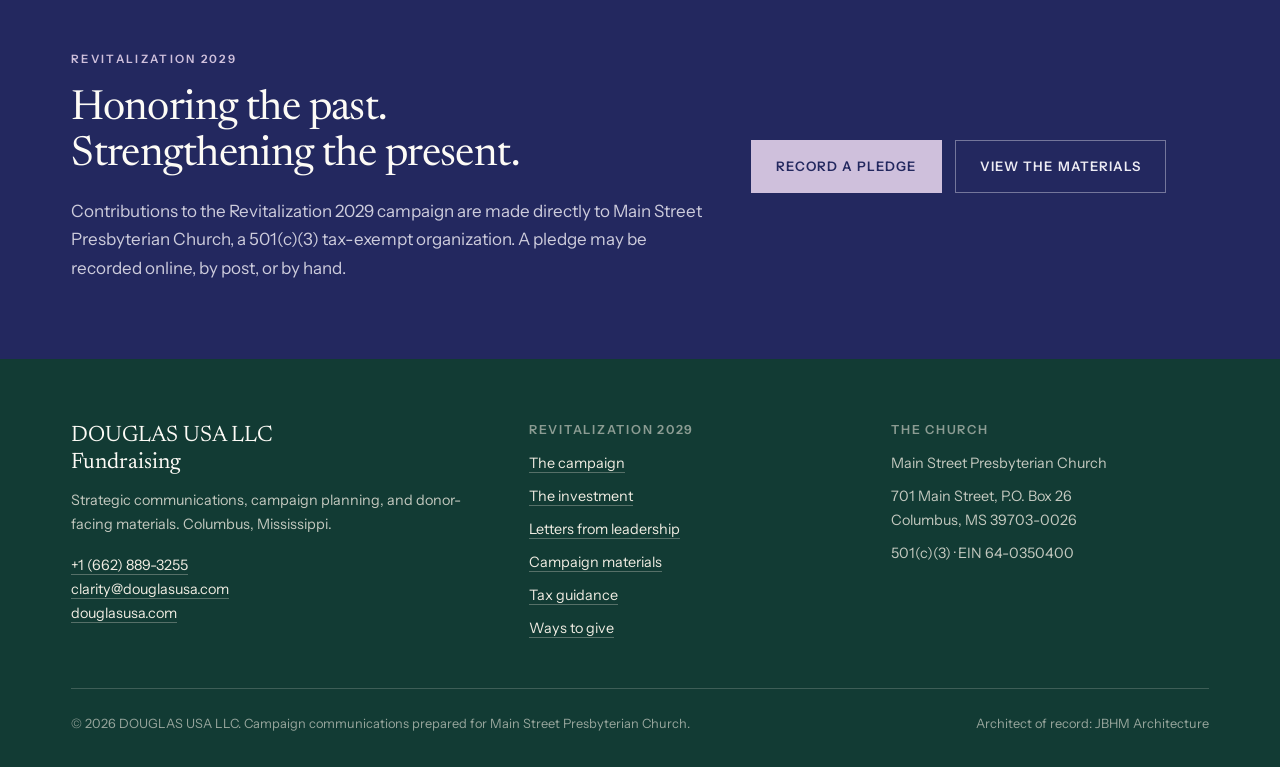
==== commit 9b885cae: "Update branding from 'Douglas' to 'DOUGLAS'" ====
--- a/index.html
+++ b/index.html
@@ -3,10 +3,10 @@
 <head>
 <meta charset="utf-8">
 <meta name="viewport" content="width=device-width, initial-scale=1">
-<title>Douglas USA LLC Fundraising — Campaign Communications for Enduring Institutions</title>
-<meta name="description" content="Douglas USA LLC Fundraising plans, writes, designs, and manages donor-facing campaign communications. Current engagement: the Revitalization 2029 renovation campaign of Main Street Presbyterian Church, Columbus, Mississippi.">
+<title>DOUGLAS USA LLC Fundraising — Campaign Communications for Enduring Institutions</title>
+<meta name="description" content="DOUGLAS USA LLC Fundraising plans, writes, designs, and manages donor-facing campaign communications. Current engagement: the Revitalization 2029 renovation campaign of Main Street Presbyterian Church, Columbus, Mississippi.">
 <link rel="canonical" href="index.html">
-<meta property="og:title" content="Douglas USA LLC Fundraising">
+<meta property="og:title" content="DOUGLAS USA LLC Fundraising">
 <meta property="og:description" content="Campaign communications built on verified facts. Current engagement: Revitalization 2029, Main Street Presbyterian Church, Columbus, Mississippi.">
 <meta property="og:type" content="website">
 <meta property="og:url" content="https://mspc-fundraising.netlify.app/">
@@ -20,9 +20,8 @@
 
 <header class="masthead">
   <div class="shell masthead__bar">
-    <a class="wordmark" href="index.html" aria-label="Douglas USA LLC Fundraising — home">
-      <span class="wordmark__name">Douglas USA LLC</span>
-      <span class="wordmark__unit">Fundraising</span>
+    <a class="wordmark" href="index.html" aria-label="DOUGLAS USA LLC Fundraising — home">
+      <span class="wordmark__name">DOUGLAS USA LLC</span> <span class="wordmark__unit">Fundraising</span>
     </a>
     <nav class="nav" aria-label="Primary">
       <a href="revitalization-2029.html">Campaign</a>
@@ -41,14 +40,16 @@
     <div class="shell hero__inner">
       <div class="reveal">
         <span class="eyebrow eyebrow--pale">Fundraising Communications</span>
-        <h1>Some institutions are worth <em>two hundred years</em> of care.</h1>
-        <p class="lede">Douglas USA LLC Fundraising plans, writes, designs, and manages the communications a capital campaign depends on — the letters, the case for support, the drawings, the numbers, and the pledge in a donor's hand.</p>
-        <p>We build every campaign from what can be verified: architectural documents, committee-approved budgets, photographs of the actual conditions, and the words of the people who lead the institution. A donor should be able to read a page of ours and know precisely what their gift will do.</p>
+        <h1>Some institutions&nbsp; are worth <em>two hundred years</em> of faithful stewardship.</h1>
+        <p class="lede">DOUGLAS USA LLC creates donor-facing communications that drive capital campaigns—translating institutional legacy into a clear, verifiable case for undeniable support.</p>
+        <p>We anchor every letter, brochure, and presentation in reality: the architect's plans, the committee's numbers, the physical condition of your spaces, and the authentic voices of your leaders. A prospective donor should be able to read over our work, feel the heartbeat of your mission, and know precisely what their investment will achieve.&nbsp;</p>
+        <p>We consider it a privilege to bring this level of commitment to institutions that anchor their communities. To see this disciplined approach in practice, we invite you to explore our current engagement with <strong>Main Street Presbyterian Church </strong>in Columbus, Mississippi—a historic congregation where we translated nearly two centuries of legacy into a clear, verifiable campaign. </p>
       </div>
       <aside class="hero__aside reveal">
         <dl>
           <dt>Current engagement</dt>
-          <dd>Revitalization 2029<br>Main Street Presbyterian Church</dd>
+          <dd><strong>"Revitalization 2029"</strong><br>
+          Main Street Presbyterian Church</dd>
           <dt>Practice office</dt>
           <dd>Columbus, Mississippi</dd>
           <dt>Direct</dt>
@@ -67,7 +68,7 @@
         </div>
         <div>
           <p>Main Street Presbyterian Church has served Columbus since 1829. In 2029 the congregation will mark two hundred years of continuous worship, teaching, and service in the same place. Ahead of that anniversary, the church is undertaking a $1.8 million renovation of the buildings that make its ministry possible.</p>
-          <p>Douglas USA LLC Fundraising was engaged to build the campaign's donor-facing communications, and is authorized by the church to assist with those materials. The campaign is called Revitalization 2029.</p>
+          <p>DOUGLAS USA LLC Fundraising was engaged to build the campaign's donor-facing communications, and is authorized by the church to assist with those materials. The campaign is called Revitalization 2029.</p>
           <div class="actions" style="margin-top:1.6rem">
             <a class="btn" href="revitalization-2029.html">Read the campaign</a>
             <a class="btn btn--ghost" href="investment.html">See the estimate</a>
@@ -149,7 +150,7 @@
         <span class="eyebrow">The Practice</span>
         <h2>Clarity, readiness, and discipline</h2>
         <div class="prose" style="margin-top:1.4rem">
-          <p>Douglas USA LLC provides strategic communications, campaign planning, branded collateral development, donor-facing materials, and fundraising support designed to clarify value, strengthen readiness, and help organizations communicate with purpose and discipline.</p>
+          <p>DOUGLAS USA LLC provides strategic communications, campaign planning, branded collateral development, donor-facing materials, and fundraising support designed to clarify value, strengthen readiness, and help organizations communicate with purpose and discipline.</p>
           <p>Our fundraising practice exists because most capital campaigns fail at the same point: the moment a donor asks what, exactly, the money is for. We answer that question first — with a line-item estimate, an architect of record, and a description of each space that is specific enough to be checked.</p>
           <p>Sentiment matters in a campaign, and we do not avoid it. But sentiment is only persuasive when it rests on something true. Our work is to make the true thing legible.</p>
         </div>
@@ -157,7 +158,7 @@
       <div>
         <blockquote class="pullquote">
           <p>&ldquo;Main Street Presbyterian Church represents nearly two centuries of worship, service, sacrifice, and community trust. Our goal was to create campaign materials that were clear, sincere, visually engaging, and worthy of the church's legacy, while helping the congregation understand why these renovations matter for future ministry.&rdquo;</p>
-          <footer><strong>Marion Lott-Kilarski</strong><br>Co-founder, Douglas USA LLC</footer>
+          <footer><strong>Marion Lott-Kilarski</strong><br>Co-founder, DOUGLAS USA LLC</footer>
         </blockquote>
       </div>
     </div>
@@ -183,7 +184,7 @@
   <div class="shell">
     <div class="footer__grid">
       <div>
-        <p class="footer__mark">Douglas USA LLC<br>Fundraising</p>
+        <p class="footer__mark">DOUGLAS USA LLC<br>Fundraising</p>
         <p>Strategic communications, campaign planning, and donor-facing materials. Columbus, Mississippi.</p>
         <p style="margin-top:1rem">
           <a href="tel:+16628893255">+1 (662) 889-3255</a><br>
@@ -212,7 +213,7 @@
       </div>
     </div>
     <div class="footer__base">
-      <span>&copy; 2026 Douglas USA LLC. Campaign communications prepared for Main Street Presbyterian Church.</span>
+      <span>&copy; 2026 DOUGLAS USA LLC. Campaign communications prepared for Main Street Presbyterian Church.</span>
       <span>Architect of record: JBHM Architecture</span>
     </div>
   </div>
